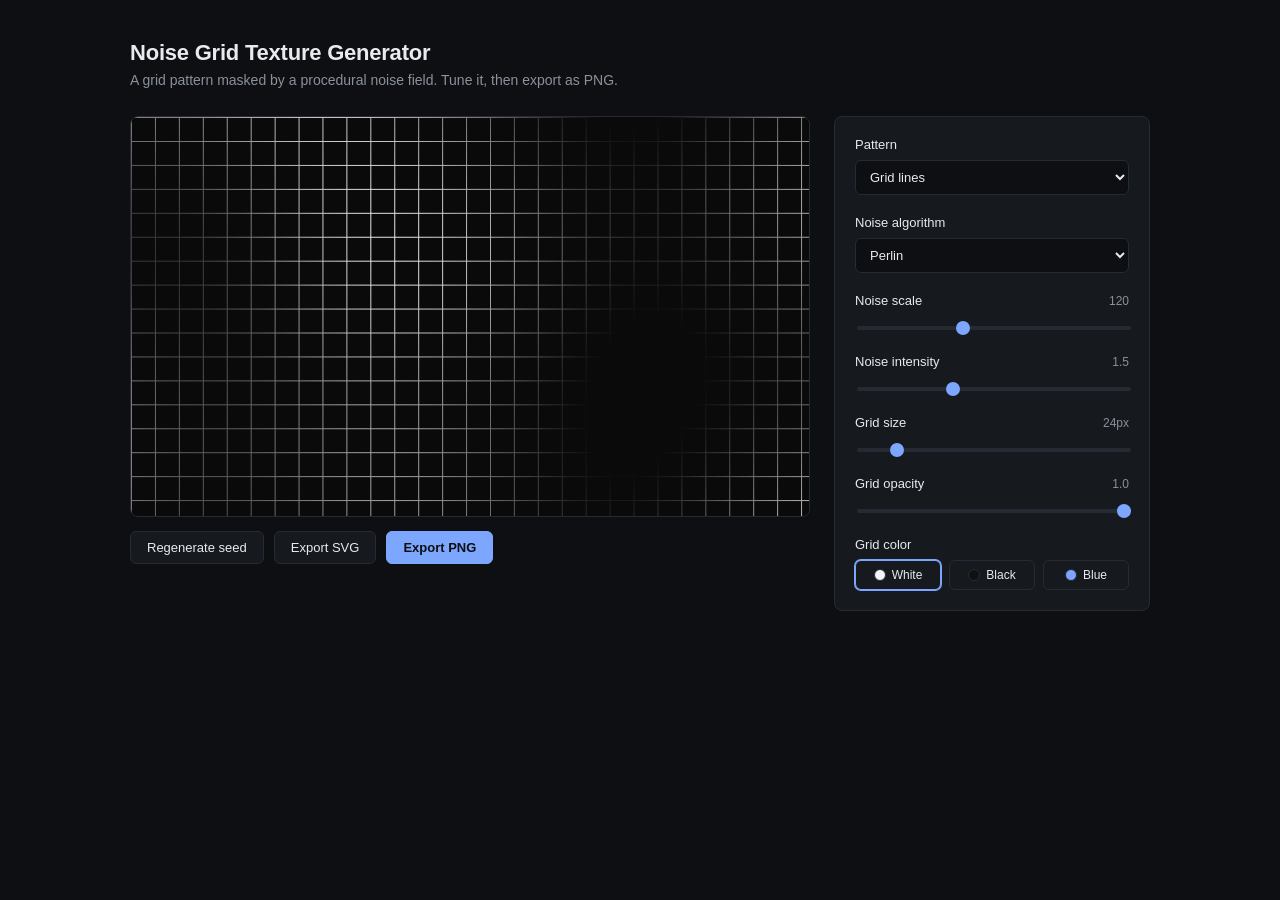
==== index.html @ 4c8c25cb "Add squares pattern mode New Pattern control with two modes: the existing noise-masked grid lines, a" ====
<!DOCTYPE html>
<html lang="en">
<head>
  <meta charset="UTF-8" />
  <meta name="viewport" content="width=device-width, initial-scale=1.0" />
  <title>Noise Grid Texture Generator</title>
  <link rel="stylesheet" href="style.css" />
</head>
<body>
  <main class="app">
    <header class="app-header">
      <h1>Noise Grid Texture Generator</h1>
      <p>A grid pattern masked by a procedural noise field. Tune it, then export as PNG.</p>
    </header>

    <div class="layout">
      <section class="canvas-panel">
        <canvas id="canvas" width="680" height="400"></canvas>
        <div class="canvas-actions">
          <button id="regenerate" type="button">Regenerate seed</button>
          <button id="export-svg" type="button">Export SVG</button>
          <button id="export" type="button" class="primary">Export PNG</button>
        </div>
      </section>

      <aside class="controls">
        <div class="control">
          <label for="pattern">Pattern</label>
          <select id="pattern">
            <option value="lines" selected>Grid lines</option>
            <option value="squares">Squares</option>
          </select>
        </div>

        <div class="control">
          <label for="algorithm">Noise algorithm</label>
          <select id="algorithm">
            <option value="perlin" selected>Perlin</option>
            <option value="simplex">Simplex</option>
            <option value="fbm">fBm (5 octaves)</option>
            <option value="cellular">Cellular (Worley)</option>
          </select>
        </div>

        <div class="control">
          <label for="scale">Noise scale <output id="scale-value">120</output></label>
          <input type="range" id="scale" min="10" max="300" step="1" value="120" />
        </div>

        <div class="control">
          <label for="intensity">Noise intensity <output id="intensity-value">1.5</output></label>
          <input type="range" id="intensity" min="0.2" max="4" step="0.1" value="1.5" />
        </div>

        <div class="control">
          <label for="grid-size">Grid size <output id="grid-size-value">24px</output></label>
          <input type="range" id="grid-size" min="10" max="120" step="1" value="24" />
        </div>

        <div class="control">
          <label for="opacity">Grid opacity <output id="opacity-value">1.0</output></label>
          <input type="range" id="opacity" min="0" max="1" step="0.05" value="1" />
        </div>

        <div class="control">
          <label>Grid color</label>
          <div class="color-options" id="color-options">
            <button type="button" class="swatch selected" data-color="white" aria-label="White">
              <span style="background:#f5f5f5"></span> White
            </button>
            <button type="button" class="swatch" data-color="black" aria-label="Black">
              <span style="background:#111111"></span> Black
            </button>
            <button type="button" class="swatch" data-color="blue" aria-label="Blue">
              <span style="background:#7da7ff"></span> Blue
            </button>
          </div>
        </div>
      </aside>
    </div>
  </main>

  <script src="script.js"></script>
</body>
</html>
---- style.css ----
:root {
  --bg: #0d0f12;
  --panel: #16191e;
  --panel-border: #262b33;
  --text: #e8eaed;
  --text-dim: #8a919c;
  --accent: #7da7ff;
}

* {
  box-sizing: border-box;
}

body {
  margin: 0;
  min-height: 100vh;
  background: var(--bg);
  color: var(--text);
  font-family: -apple-system, BlinkMacSystemFont, "Segoe UI", Roboto, Helvetica, Arial, sans-serif;
  display: flex;
  justify-content: center;
  padding: 40px 24px;
}

.app {
  width: 100%;
  max-width: 1020px;
}

.app-header h1 {
  margin: 0 0 6px;
  font-size: 22px;
  font-weight: 600;
  letter-spacing: -0.01em;
}

.app-header p {
  margin: 0 0 28px;
  color: var(--text-dim);
  font-size: 14px;
}

.layout {
  display: flex;
  gap: 24px;
  align-items: flex-start;
  flex-wrap: wrap;
}

.canvas-panel {
  flex: 0 0 auto;
}

#canvas {
  display: block;
  width: 680px;
  max-width: 100%;
  border-radius: 8px;
  border: 1px solid var(--panel-border);
  background: #0a0a0a;
}

.canvas-actions {
  display: flex;
  gap: 10px;
  margin-top: 14px;
}

button {
  font: inherit;
  font-size: 13px;
  color: var(--text);
  background: var(--panel);
  border: 1px solid var(--panel-border);
  border-radius: 6px;
  padding: 8px 16px;
  cursor: pointer;
  transition: background 0.15s, border-color 0.15s;
}

button:hover {
  border-color: var(--text-dim);
}

button.primary {
  background: var(--accent);
  border-color: var(--accent);
  color: #0d0f12;
  font-weight: 600;
}

button.primary:hover {
  filter: brightness(1.1);
}

.controls {
  flex: 1 1 260px;
  min-width: 260px;
  background: var(--panel);
  border: 1px solid var(--panel-border);
  border-radius: 8px;
  padding: 20px;
  display: flex;
  flex-direction: column;
  gap: 20px;
}

.control label {
  display: flex;
  justify-content: space-between;
  align-items: baseline;
  font-size: 13px;
  font-weight: 500;
  margin-bottom: 8px;
}

.control output {
  color: var(--text-dim);
  font-variant-numeric: tabular-nums;
  font-size: 12px;
}

select {
  width: 100%;
  font: inherit;
  font-size: 13px;
  color: var(--text);
  background: var(--bg);
  border: 1px solid var(--panel-border);
  border-radius: 6px;
  padding: 8px 10px;
}

input[type="range"] {
  -webkit-appearance: none;
  appearance: none;
  width: 100%;
  height: 4px;
  border-radius: 2px;
  background: var(--panel-border);
  outline: none;
}

input[type="range"]::-webkit-slider-thumb {
  -webkit-appearance: none;
  appearance: none;
  width: 14px;
  height: 14px;
  border-radius: 50%;
  background: var(--accent);
  cursor: pointer;
  border: none;
}

input[type="range"]::-moz-range-thumb {
  width: 14px;
  height: 14px;
  border-radius: 50%;
  background: var(--accent);
  cursor: pointer;
  border: none;
}

.color-options {
  display: flex;
  gap: 8px;
}

.swatch {
  flex: 1;
  display: flex;
  align-items: center;
  justify-content: center;
  gap: 6px;
  padding: 7px 8px;
  font-size: 12px;
}

.swatch span {
  width: 12px;
  height: 12px;
  border-radius: 50%;
  border: 1px solid var(--panel-border);
  display: inline-block;
}

.swatch.selected {
  border-color: var(--accent);
  box-shadow: 0 0 0 1px var(--accent);
}
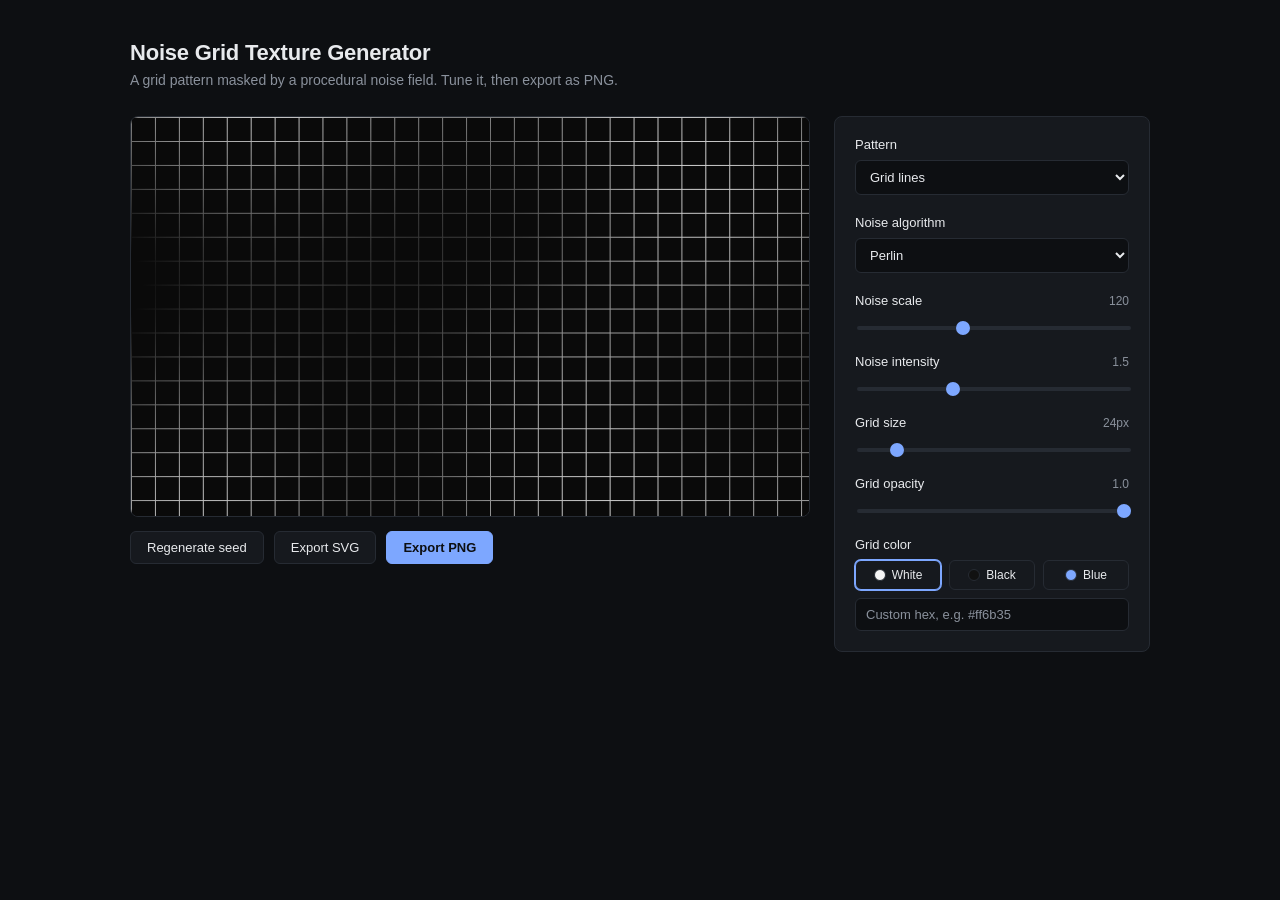
==== commit aef66f98: "Add square gap slider and custom hex grid color The fixed 15% square gap is now a slider (0-30px) th" ====
--- a/index.html
+++ b/index.html
@@ -57,6 +57,11 @@
           <input type="range" id="grid-size" min="10" max="120" step="1" value="24" />
         </div>
 
+        <div class="control hidden" id="gap-control">
+          <label for="gap">Square gap <output id="gap-value">4px</output></label>
+          <input type="range" id="gap" min="0" max="30" step="1" value="4" />
+        </div>
+
         <div class="control">
           <label for="opacity">Grid opacity <output id="opacity-value">1.0</output></label>
           <input type="range" id="opacity" min="0" max="1" step="0.05" value="1" />
@@ -75,6 +80,7 @@
               <span style="background:#7da7ff"></span> Blue
             </button>
           </div>
+          <input type="text" id="hex" class="hex-input" placeholder="Custom hex, e.g. #ff6b35" spellcheck="false" />
         </div>
       </aside>
     </div>
--- a/style.css
+++ b/style.css
@@ -103,6 +103,10 @@
   display: flex;
   flex-direction: column;
   gap: 20px;
+}
+
+.control.hidden {
+  display: none;
 }
 
 .control label {
@@ -188,3 +192,24 @@
   border-color: var(--accent);
   box-shadow: 0 0 0 1px var(--accent);
 }
+
+.hex-input {
+  width: 100%;
+  margin-top: 8px;
+  font: inherit;
+  font-size: 13px;
+  color: var(--text);
+  background: var(--bg);
+  border: 1px solid var(--panel-border);
+  border-radius: 6px;
+  padding: 8px 10px;
+}
+
+.hex-input::placeholder {
+  color: var(--text-dim);
+}
+
+.hex-input.active {
+  border-color: var(--accent);
+  box-shadow: 0 0 0 1px var(--accent);
+}
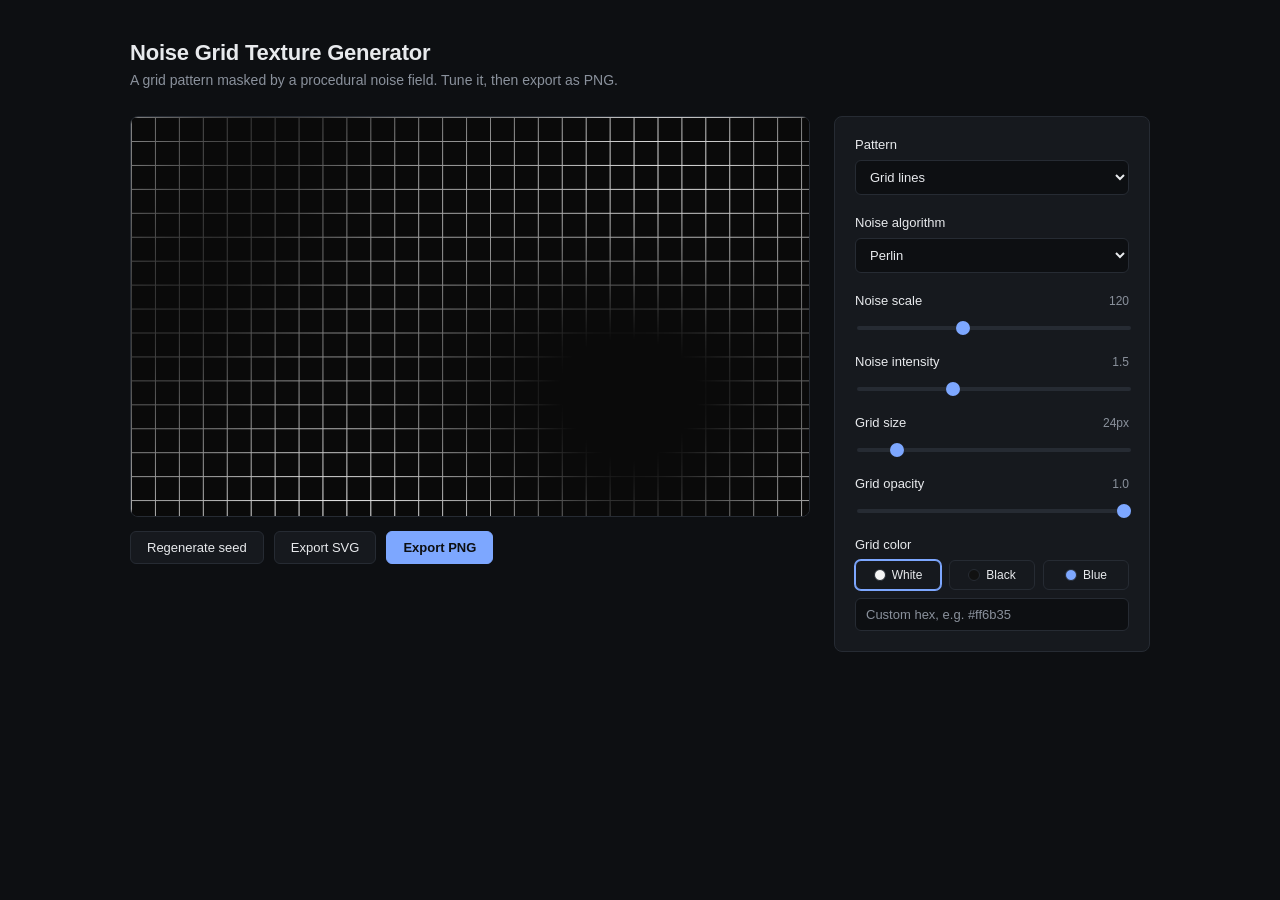
==== commit 863cce20: "Add image map source The algorithm selector gains an Image map option with a file upload. The pictur" ====
--- a/index.html
+++ b/index.html
@@ -39,10 +39,16 @@
             <option value="simplex">Simplex</option>
             <option value="fbm">fBm (5 octaves)</option>
             <option value="cellular">Cellular (Worley)</option>
+            <option value="image">Image map</option>
           </select>
         </div>
 
-        <div class="control">
+        <div class="control hidden" id="image-control">
+          <label for="image-file">Map image</label>
+          <input type="file" id="image-file" accept="image/*" />
+        </div>
+
+        <div class="control" id="scale-control">
           <label for="scale">Noise scale <output id="scale-value">120</output></label>
           <input type="range" id="scale" min="10" max="300" step="1" value="120" />
         </div>
--- a/style.css
+++ b/style.css
@@ -165,6 +165,24 @@
   border: none;
 }
 
+input[type="file"] {
+  width: 100%;
+  font-size: 12px;
+  color: var(--text-dim);
+}
+
+input[type="file"]::file-selector-button {
+  font: inherit;
+  font-size: 12px;
+  color: var(--text);
+  background: var(--bg);
+  border: 1px solid var(--panel-border);
+  border-radius: 6px;
+  padding: 6px 12px;
+  margin-right: 10px;
+  cursor: pointer;
+}
+
 .color-options {
   display: flex;
   gap: 8px;
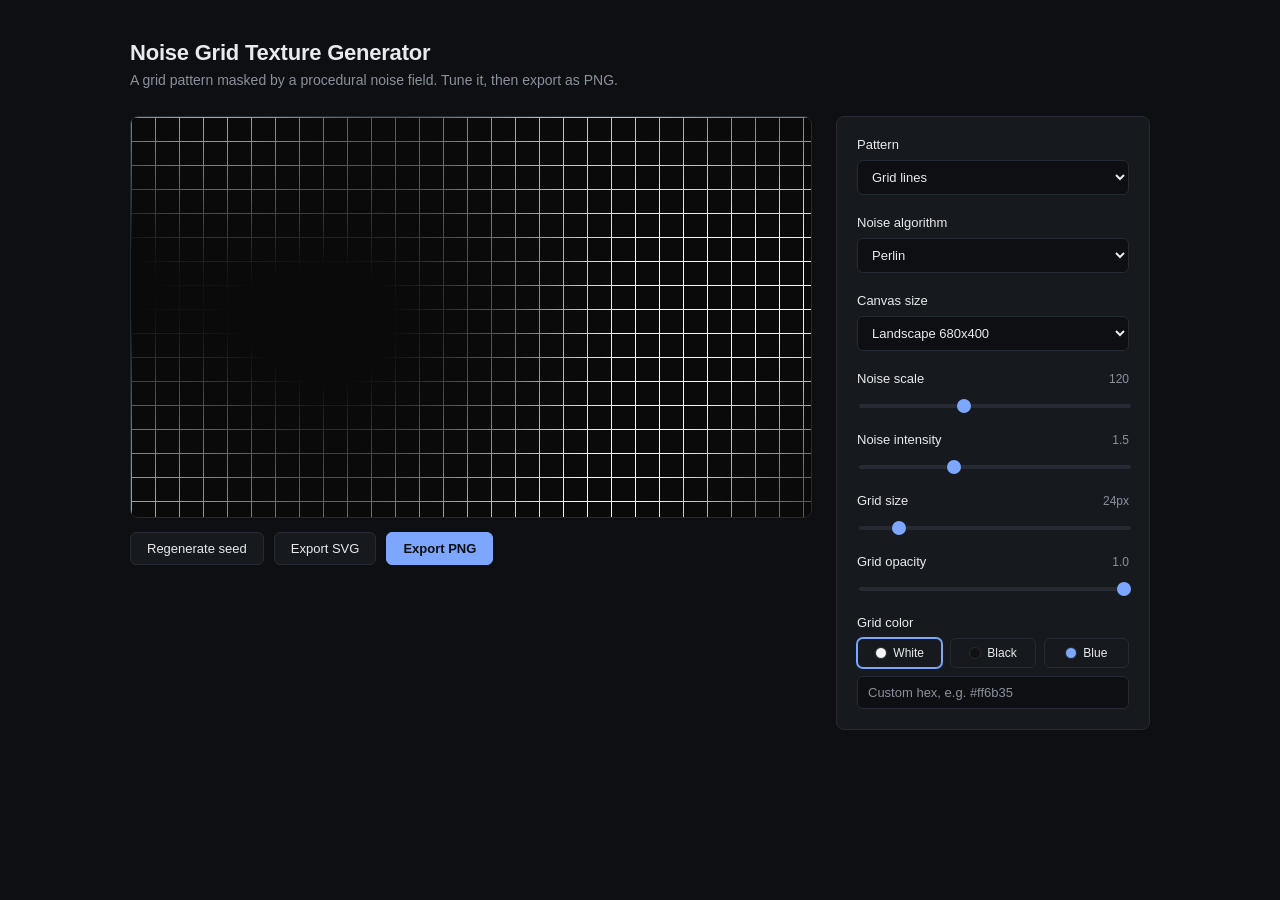
==== commit 682c3395: "Add canvas size options including original image size New Canvas size selector with landscape, wide " ====
--- a/index.html
+++ b/index.html
@@ -48,6 +48,17 @@
           <input type="file" id="image-file" accept="image/*" />
         </div>
 
+        <div class="control">
+          <label for="canvas-size">Canvas size</label>
+          <select id="canvas-size">
+            <option value="680x400" selected>Landscape 680x400</option>
+            <option value="1280x720">Wide 1280x720 (16:9)</option>
+            <option value="600x600">Square 600x600</option>
+            <option value="400x680">Portrait 400x680</option>
+            <option value="original">Original image size</option>
+          </select>
+        </div>
+
         <div class="control" id="scale-control">
           <label for="scale">Noise scale <output id="scale-value">120</output></label>
           <input type="range" id="scale" min="10" max="300" step="1" value="120" />
--- a/style.css
+++ b/style.css
@@ -53,8 +53,8 @@
 
 #canvas {
   display: block;
-  width: 680px;
   max-width: 100%;
+  height: auto;
   border-radius: 8px;
   border: 1px solid var(--panel-border);
   background: #0a0a0a;
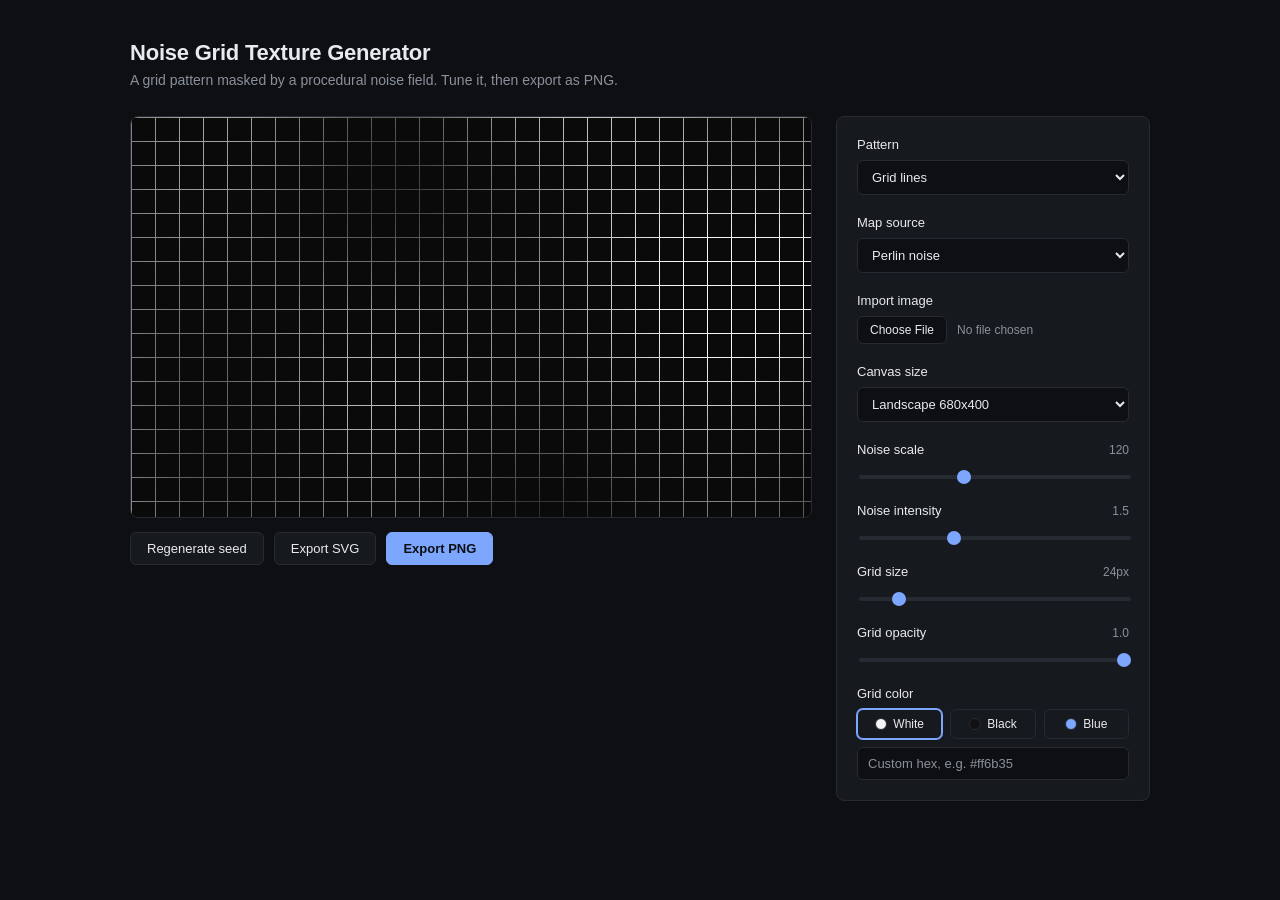
==== commit 8184d590: "Make image import always visible The file upload was hidden until Image map was selected in the algo" ====
--- a/index.html
+++ b/index.html
@@ -33,18 +33,18 @@
         </div>
 
         <div class="control">
-          <label for="algorithm">Noise algorithm</label>
+          <label for="algorithm">Map source</label>
           <select id="algorithm">
-            <option value="perlin" selected>Perlin</option>
-            <option value="simplex">Simplex</option>
+            <option value="perlin" selected>Perlin noise</option>
+            <option value="simplex">Simplex noise</option>
             <option value="fbm">fBm (5 octaves)</option>
             <option value="cellular">Cellular (Worley)</option>
-            <option value="image">Image map</option>
+            <option value="image">Image (upload below)</option>
           </select>
         </div>
 
-        <div class="control hidden" id="image-control">
-          <label for="image-file">Map image</label>
+        <div class="control" id="image-control">
+          <label for="image-file">Import image</label>
           <input type="file" id="image-file" accept="image/*" />
         </div>
 
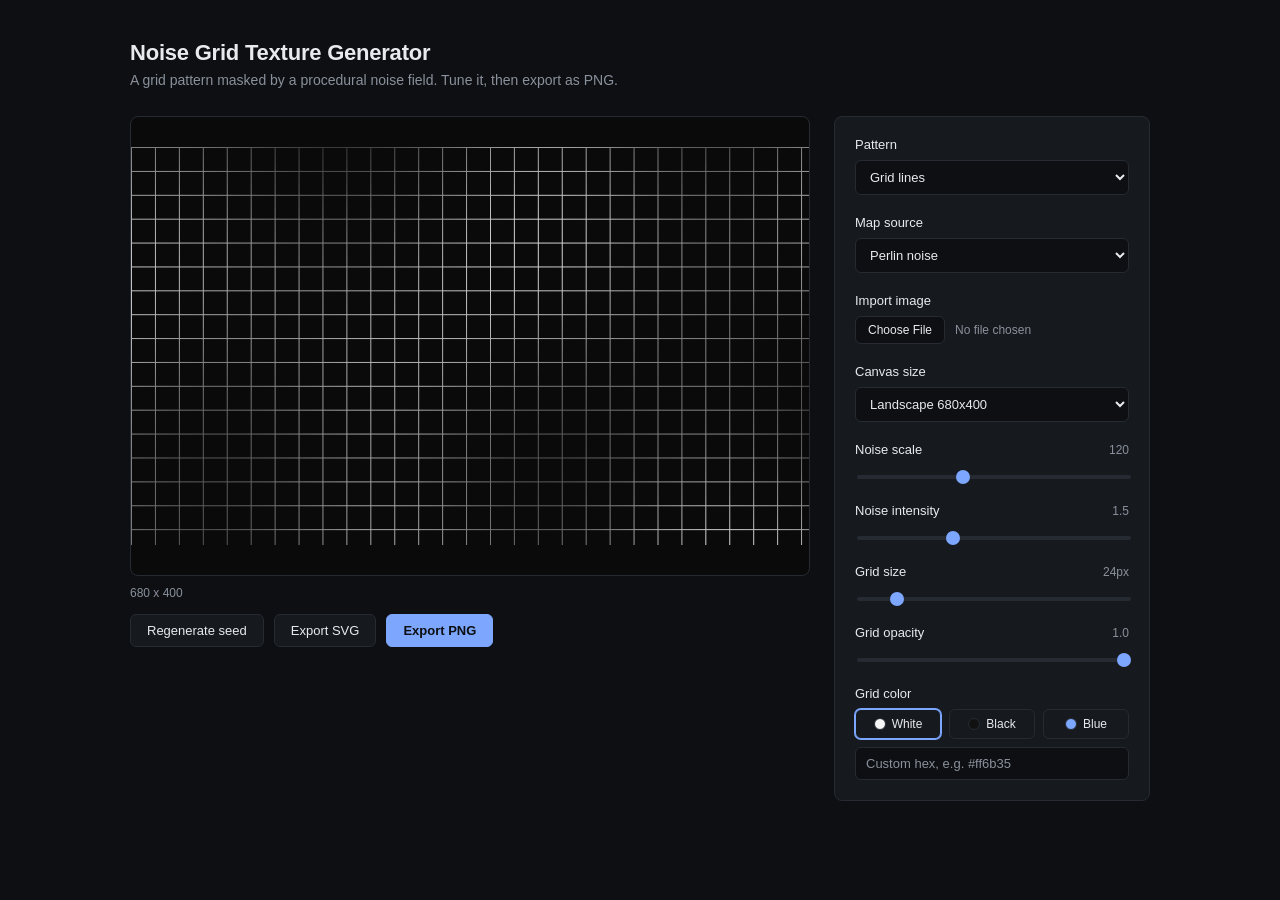
==== commit 8dd27f2b: "Keep page layout stable across canvas sizes The canvas now lives inside a fixed 680x460 viewport fra" ====
--- a/index.html
+++ b/index.html
@@ -15,7 +15,10 @@
 
     <div class="layout">
       <section class="canvas-panel">
-        <canvas id="canvas" width="680" height="400"></canvas>
+        <div class="canvas-viewport">
+          <canvas id="canvas" width="680" height="400"></canvas>
+        </div>
+        <p class="canvas-dimensions" id="canvas-dimensions">680 x 400</p>
         <div class="canvas-actions">
           <button id="regenerate" type="button">Regenerate seed</button>
           <button id="export-svg" type="button">Export SVG</button>
--- a/style.css
+++ b/style.css
@@ -51,13 +51,33 @@
   flex: 0 0 auto;
 }
 
+/* Fixed-size frame: the page layout never follows the render resolution */
+.canvas-viewport {
+  width: 680px;
+  max-width: 100%;
+  height: 460px;
+  display: flex;
+  align-items: center;
+  justify-content: center;
+  border-radius: 8px;
+  border: 1px solid var(--panel-border);
+  background: #0a0a0a;
+  overflow: hidden;
+}
+
 #canvas {
   display: block;
   max-width: 100%;
+  max-height: 100%;
+  width: auto;
   height: auto;
-  border-radius: 8px;
-  border: 1px solid var(--panel-border);
-  background: #0a0a0a;
+}
+
+.canvas-dimensions {
+  margin: 10px 0 0;
+  font-size: 12px;
+  color: var(--text-dim);
+  font-variant-numeric: tabular-nums;
 }
 
 .canvas-actions {
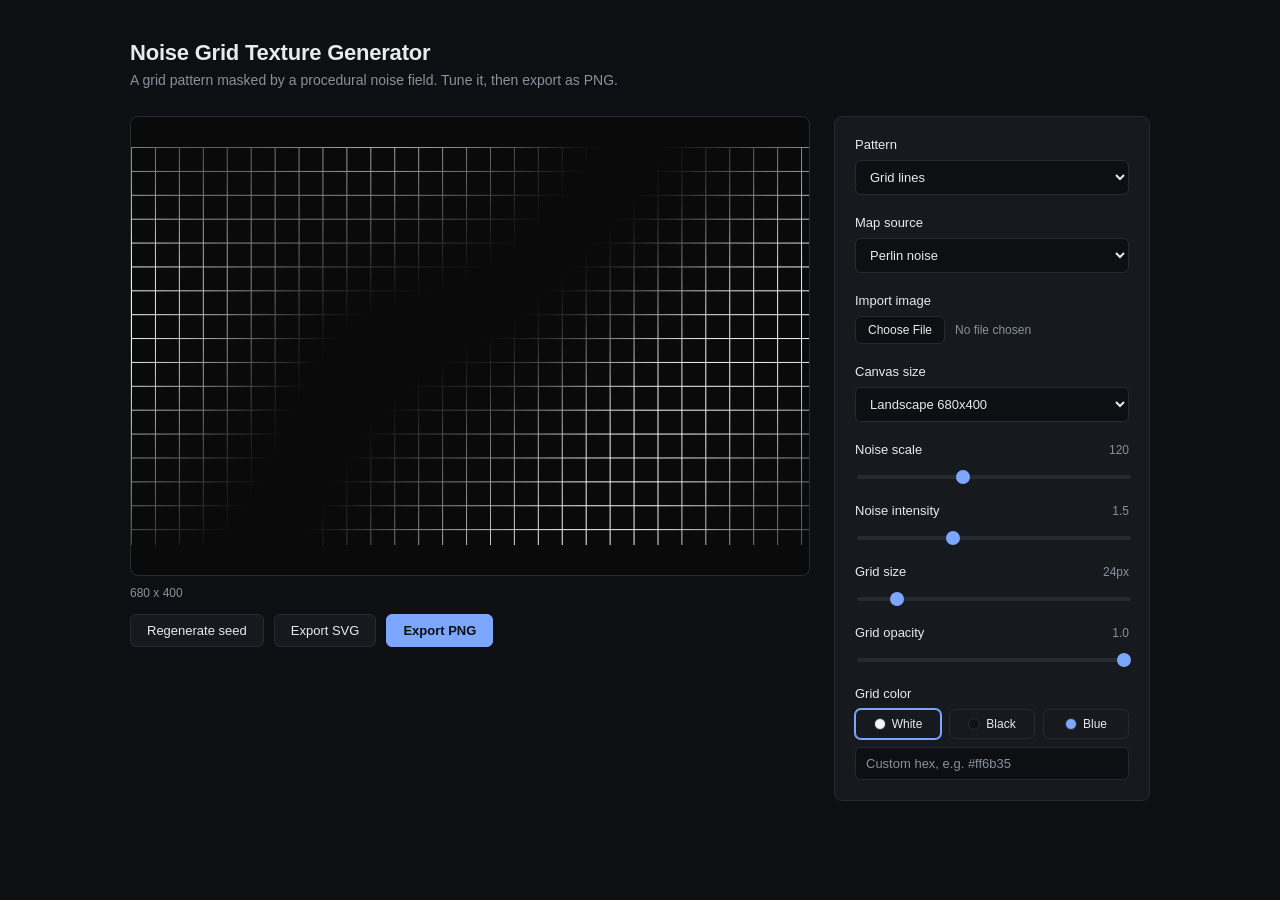
==== commit a33266f7: "Add custom canvas size option The Canvas size selector gains a Custom option that reveals width and " ====
--- a/index.html
+++ b/index.html
@@ -59,7 +59,17 @@
             <option value="600x600">Square 600x600</option>
             <option value="400x680">Portrait 400x680</option>
             <option value="original">Original image size</option>
+            <option value="custom">Custom...</option>
           </select>
+        </div>
+
+        <div class="control hidden" id="custom-size-control">
+          <label>Custom dimensions</label>
+          <div class="dimension-inputs">
+            <input type="number" id="custom-width" min="16" max="4000" step="1" value="680" aria-label="Width" />
+            <span class="dimension-x">x</span>
+            <input type="number" id="custom-height" min="16" max="4000" step="1" value="400" aria-label="Height" />
+          </div>
         </div>
 
         <div class="control" id="scale-control">
--- a/style.css
+++ b/style.css
@@ -155,6 +155,29 @@
   padding: 8px 10px;
 }
 
+.dimension-inputs {
+  display: flex;
+  align-items: center;
+  gap: 8px;
+}
+
+.dimension-inputs input[type="number"] {
+  width: 100%;
+  min-width: 0;
+  font: inherit;
+  font-size: 13px;
+  color: var(--text);
+  background: var(--bg);
+  border: 1px solid var(--panel-border);
+  border-radius: 6px;
+  padding: 8px 10px;
+}
+
+.dimension-x {
+  color: var(--text-dim);
+  font-size: 13px;
+}
+
 input[type="range"] {
   -webkit-appearance: none;
   appearance: none;
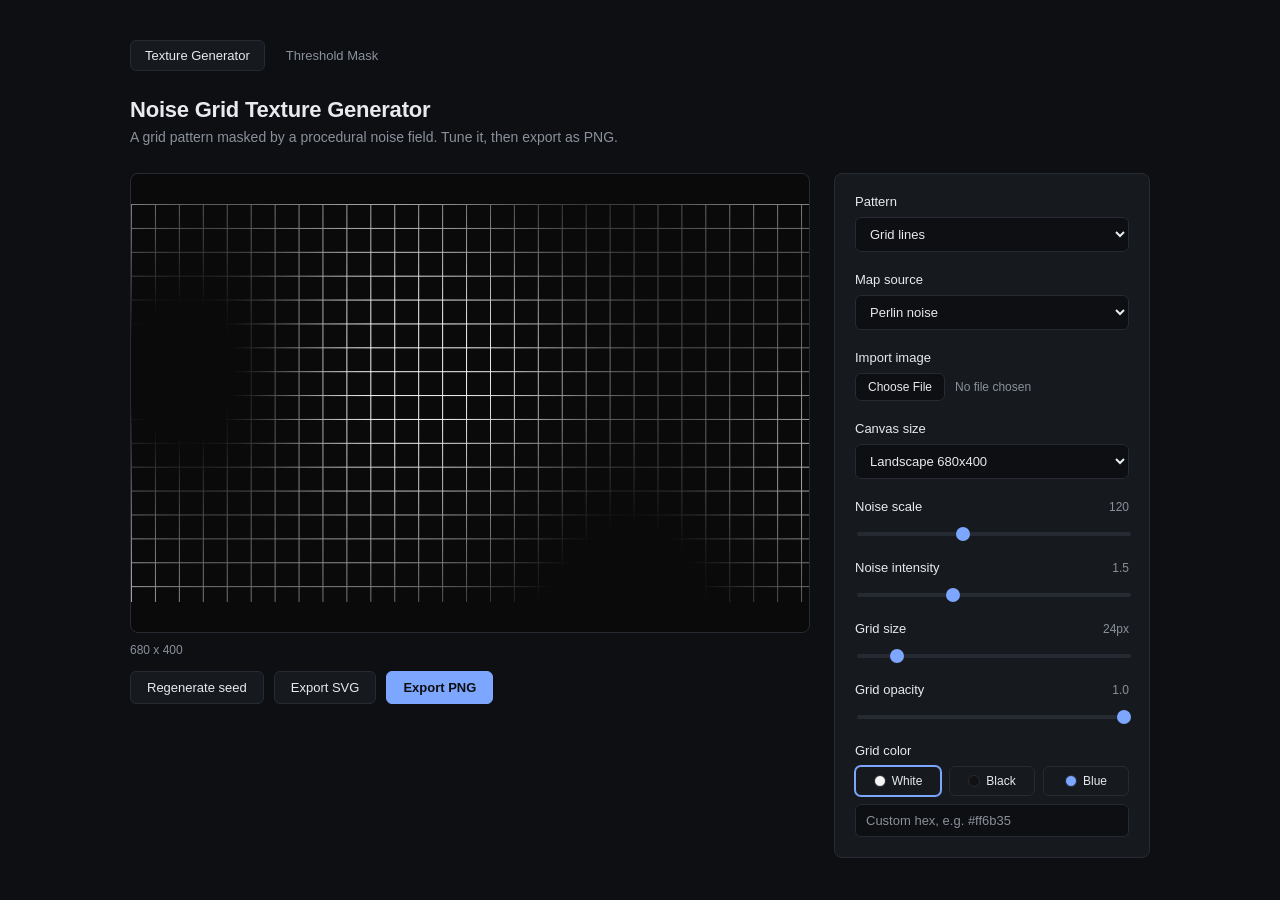
==== commit 42f520be: "Add Threshold Mask tool A second tool on its own page that turns an imported image into a black-and-" ====
--- a/index.html
+++ b/index.html
@@ -8,6 +8,10 @@
 </head>
 <body>
   <main class="app">
+    <nav class="tool-nav">
+      <a href="index.html" class="active">Texture Generator</a>
+      <a href="threshold.html">Threshold Mask</a>
+    </nav>
     <header class="app-header">
       <h1>Noise Grid Texture Generator</h1>
       <p>A grid pattern masked by a procedural noise field. Tune it, then export as PNG.</p>
--- a/style.css
+++ b/style.css
@@ -27,6 +27,33 @@
   max-width: 1020px;
 }
 
+.tool-nav {
+  display: flex;
+  gap: 6px;
+  margin-bottom: 26px;
+}
+
+.tool-nav a {
+  font-size: 13px;
+  font-weight: 500;
+  color: var(--text-dim);
+  text-decoration: none;
+  padding: 7px 14px;
+  border-radius: 6px;
+  border: 1px solid transparent;
+  transition: color 0.15s, background 0.15s, border-color 0.15s;
+}
+
+.tool-nav a:hover {
+  color: var(--text);
+}
+
+.tool-nav a.active {
+  color: var(--text);
+  background: var(--panel);
+  border-color: var(--panel-border);
+}
+
 .app-header h1 {
   margin: 0 0 6px;
   font-size: 22px;
@@ -274,3 +301,46 @@
   border-color: var(--accent);
   box-shadow: 0 0 0 1px var(--accent);
 }
+
+/* Threshold tool */
+.canvas-empty {
+  color: var(--text-dim);
+  font-size: 13px;
+  text-align: center;
+  padding: 0 24px;
+}
+
+.histogram {
+  display: block;
+  width: 100%;
+  height: 56px;
+  border-radius: 6px;
+  background: var(--bg);
+  border: 1px solid var(--panel-border);
+}
+
+.threshold-row {
+  display: flex;
+  gap: 10px;
+}
+
+.threshold-row button {
+  flex: 0 0 auto;
+}
+
+.toggle {
+  display: flex;
+  align-items: center;
+  gap: 9px;
+  font-size: 13px;
+  font-weight: 500;
+  cursor: pointer;
+  user-select: none;
+}
+
+.toggle input {
+  width: 16px;
+  height: 16px;
+  accent-color: var(--accent);
+  cursor: pointer;
+}
